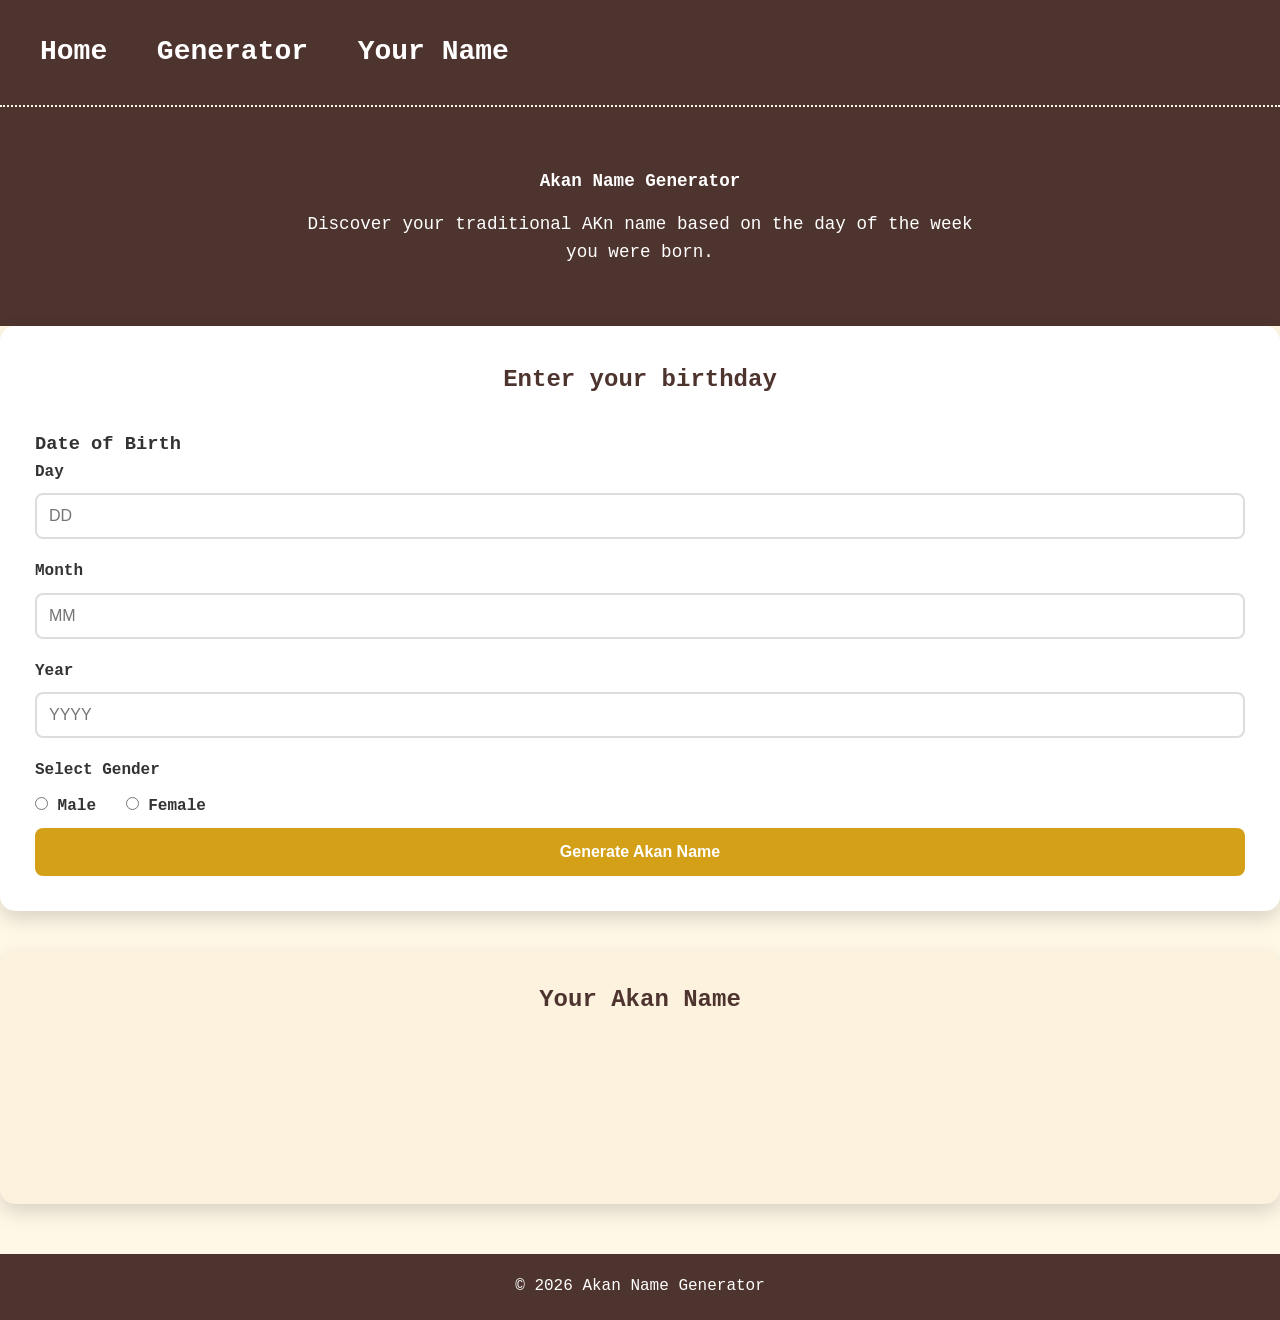
==== index.html @ e9668ef1 "improve the results card" ====
<!DOCTYPE html>
<html lang="en">

<head>
  <meta charset="UTF-8">
  <meta name="viewport" content="width=device-width, initial-scale=1.0">
  <link href="style.css" rel="stylesheet">
  <title>Akan Name Geneerator</title>
</head>

<body>
  <header class="website-header">
    <nav class="main-nav">
      <a href="#hero-section">Home</a>
      <a href="#name-generator">Generator</a>
      <a href="#your-name">Your Name</a>
    </nav>
  </header>

  <section id="hero-section">
    <div class="hero">
      <h1> Akan Name Generator</h1>
      <p>Discover your traditional AKn name based on the day of the week you were born.</p>
    </div>
  </section>

  <section id="name-generator">
    <section class="form-section">
      <h2> Enter your birthday</h2>
      <h3>Date of Birth</h3>
      <form id="akanForm">
        <div class="input-group">
          <label for="day">Day</label>
          <input type="number" id="day" placeholder="DD" min="1" max="31" required>
        </div>

        <div class="input-group">
          <label for="month">Month</label>
          <input type="number" id="month" placeholder="MM" min="1" max="12" required>
        </div>

        <div class="input-group">
          <label for="year">Year</label>
          <input type="number" id="year" placeholder="YYYY" required>
        </div>

        <div class="gender">
          <p> Select Gender</p>
          <label>
            <input type="radio" name="gender" value="male">
            Male
          </label>

          <label>
            <input type="radio" name="gender" value="female">
            Female
          </label>
        </div>

        <button type="submit">Generate Akan Name</button>
      </form>

    </section>
  </section>


  <section id="your-name">
    <h2>Your Akan Name</h2>
    <div id="output" class="result-card" aria-live="polite">Your results will appear here</div>
  </section>

  <footer>
    <p>© 2026 Akan Name Generator</p>
  </footer>

  </section>

  <script src="script.js"></script>
</body>

</html>
---- style.css ----
html {
  scroll-behavior: smooth;
}

*{
  margin: 0;
  padding: 0;
  box-sizing: border-box;
}

body {
  font-family: 'Courier New', Courier, monospace;
  background: #fff8e7;
  line-height: 1.6;
  color: #333333;
}

.website-header {
  display: flex;
  justify-content: space-between;
  align-items: center;
  padding: 30px 20px;
  background: #4e342e;
  border-bottom: 2px dotted #fff8e7;
}

.main-nav a{
  color: white;
  font-size: 28px;
  font-weight: bold;
  padding: 10px 20px;
  text-decoration: none;
}

#hero-section {
  background: #4e342e;
  color: white;
  text-align: center;
  padding: 60px 20px;
}

.hero h1 {
  font-size: 1.1rem;
  margin-bottom: 15px;
}

.hero p {
  font-size: 1.1rem;
  max-width: 700px;
  margin: auto;
}

.form-section {
  background: white;
  padding: 35px;
  border-radius: 15px;
  box-shadow: 0 8px 20px rgba(0,0,0,0.15);
  margin-bottom: 40px;
  animation: fadeInUp 0.8s ease;
}

.form-section h2 {
  text-align: center;
  color: #4e342e;
  margin-bottom: 30px;
}

.input-group {
  margin-bottom: 20px;
}

label{
  display: block;
  margin-bottom: 8px;
  font-weight: bold;
}

input[type="number"] {
  width: 100%;
  padding: 12px;
  border: 2px solid #ddd;
  border-radius: 8px;
  font-size: 1rem;
}

input[type="number"]:focus {
  outline:none;
  border-color:#D4A017;
}

.gender p {
  font-weight: bold;
  margin-bottom: 10px;
}

.gender label {
  display: inline-block;
  margin-right: 20px;
  cursor: pointer;
}

button {
  width: 100%;
  padding: 15px;
  background: #D4A017;
  color: white;
  border: none;
  border-radius: 8px;
  font-size: 1rem;
  font-weight: bold;
  cursor: pointer;
  transition: transform 0.3s ease, background 0.3s ease, box-shadow 0.3s ease;
}

button:hover {
  background: #b8860b;
  transform: translateY(-2px);
  box-shadow: 0 6px 12px rgba(0,0,0,0.15);
}

button:active {
  transform: scale(0.98);
}


#your-name{
  background: #fdf2de;
  color: #4e342e;
  padding: 30px;
  border-radius: 15px;
  text-align: center;
  box-shadow: 0 8px 20px rgba(0,0,0, 0.15);
}

#your-name h2 {
  margin-bottom: 15px;
}

.result-card {
  font-size: 1.2rem;
  font-weight: bold;
  background: linear-gradient(135deg, #fff8e7, #ffe7b3);
  border: 2px solid #d4a017;
  border-radius: 12px;
  padding: 20px;
  min-height: 140px;
  display: flex;
  flex-direction: column;
  justify-content: center;
  gap: 10px;
  opacity: 0;
  transform: translateY(20px);
  transition: all 0.5s ease;
}

.result-card.show {
  opacity: 1;
  transform: translateY(0);
}

.result-heading {
  font-size: 1.1rem;
}

.result-detail {
  font-size: 1rem;
  color: #6b4f2f;
}

.result-name {
  font-size: 1.3rem;
  color: #4e342e;
  animation: popIn 0.7s ease;
}

@keyframes popIn {
  0% {
    transform: scale(0.95);
    opacity: 0;
  }
  100% {
    transform: scale(1);
    opacity: 1;
  }
}

footer {
  margin-top: 50px;
  background: #4e342e;
  color: white;
  text-align: center;
  padding: 20px;
}

@keyframes fadeInUp {
  from {
    opacity: 0;
    transform: translateY(20px);
  }
  to {
    opacity: 1;
    transform: translateY(0);
  }
}

@media (max-width:600px) {
  header h1 {
    font-size: 2rem;
  }

  .form-section{
    padding: 25px;

  }

  button {
    font-size: 0.95rem;
  }
}
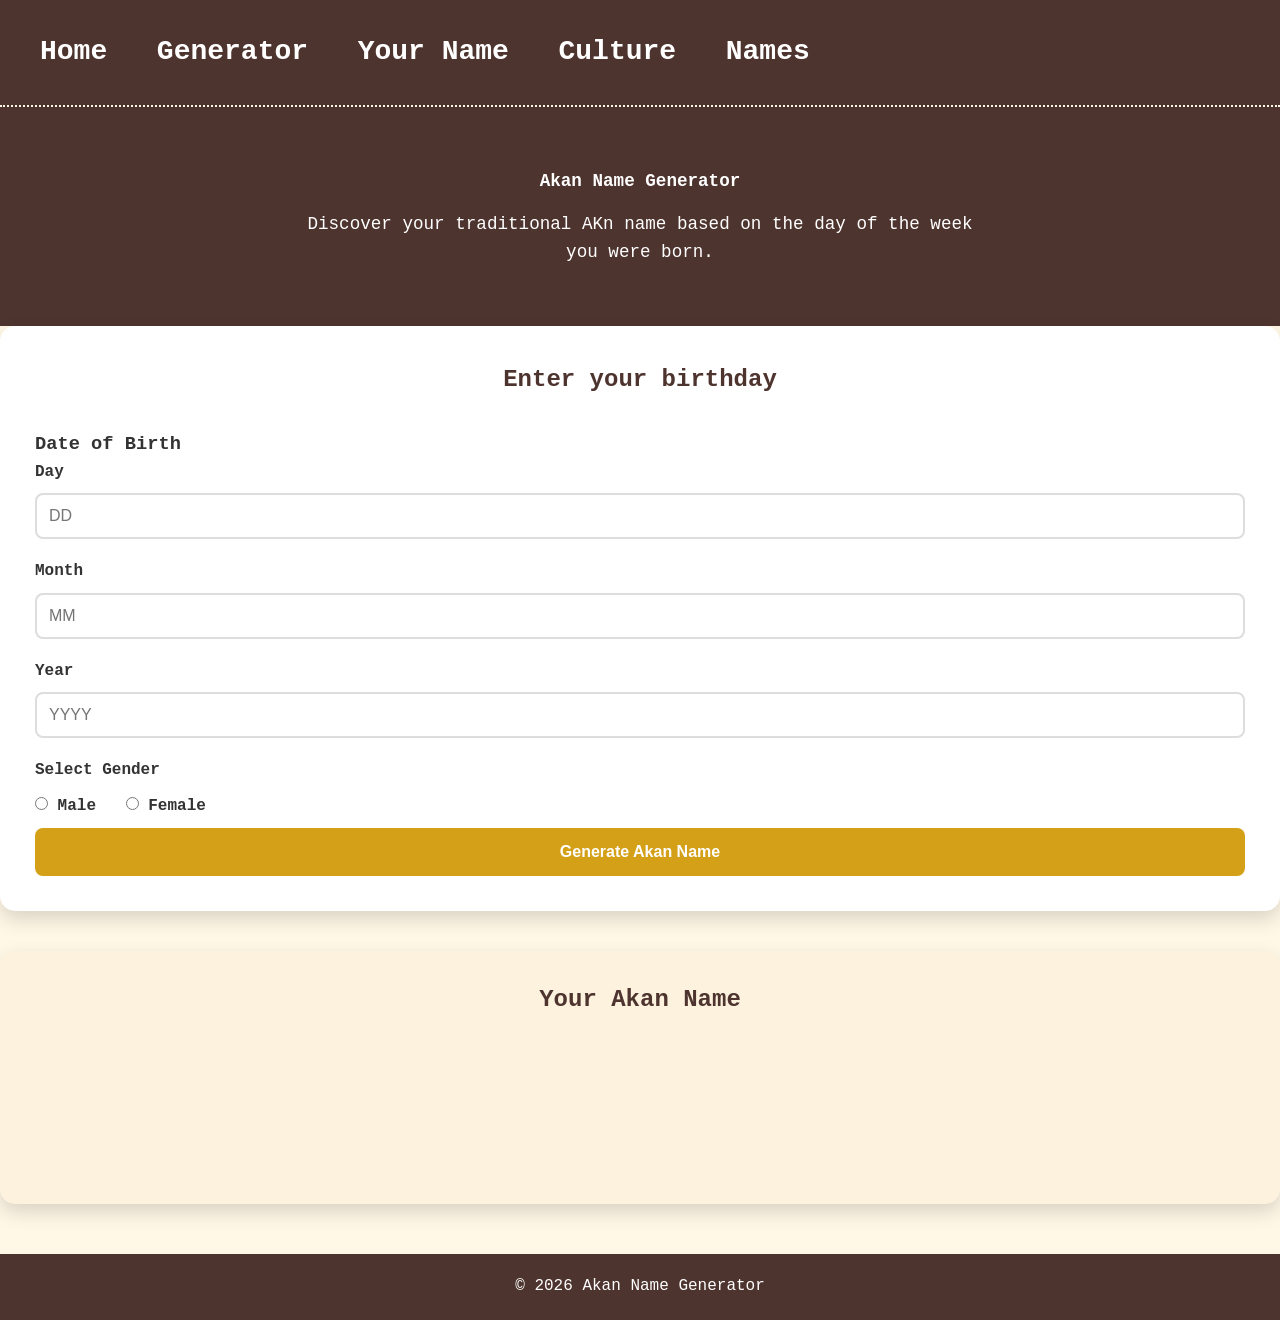
==== commit 00a2e74c: "Added the same naviagtion to the new html pages." ====
--- a/index.html
+++ b/index.html
@@ -14,6 +14,8 @@
       <a href="#hero-section">Home</a>
       <a href="#name-generator">Generator</a>
       <a href="#your-name">Your Name</a>
+      <a href="culture.html"> Culture</a>
+      <a href="names.html">Names</a>
     </nav>
   </header>
 
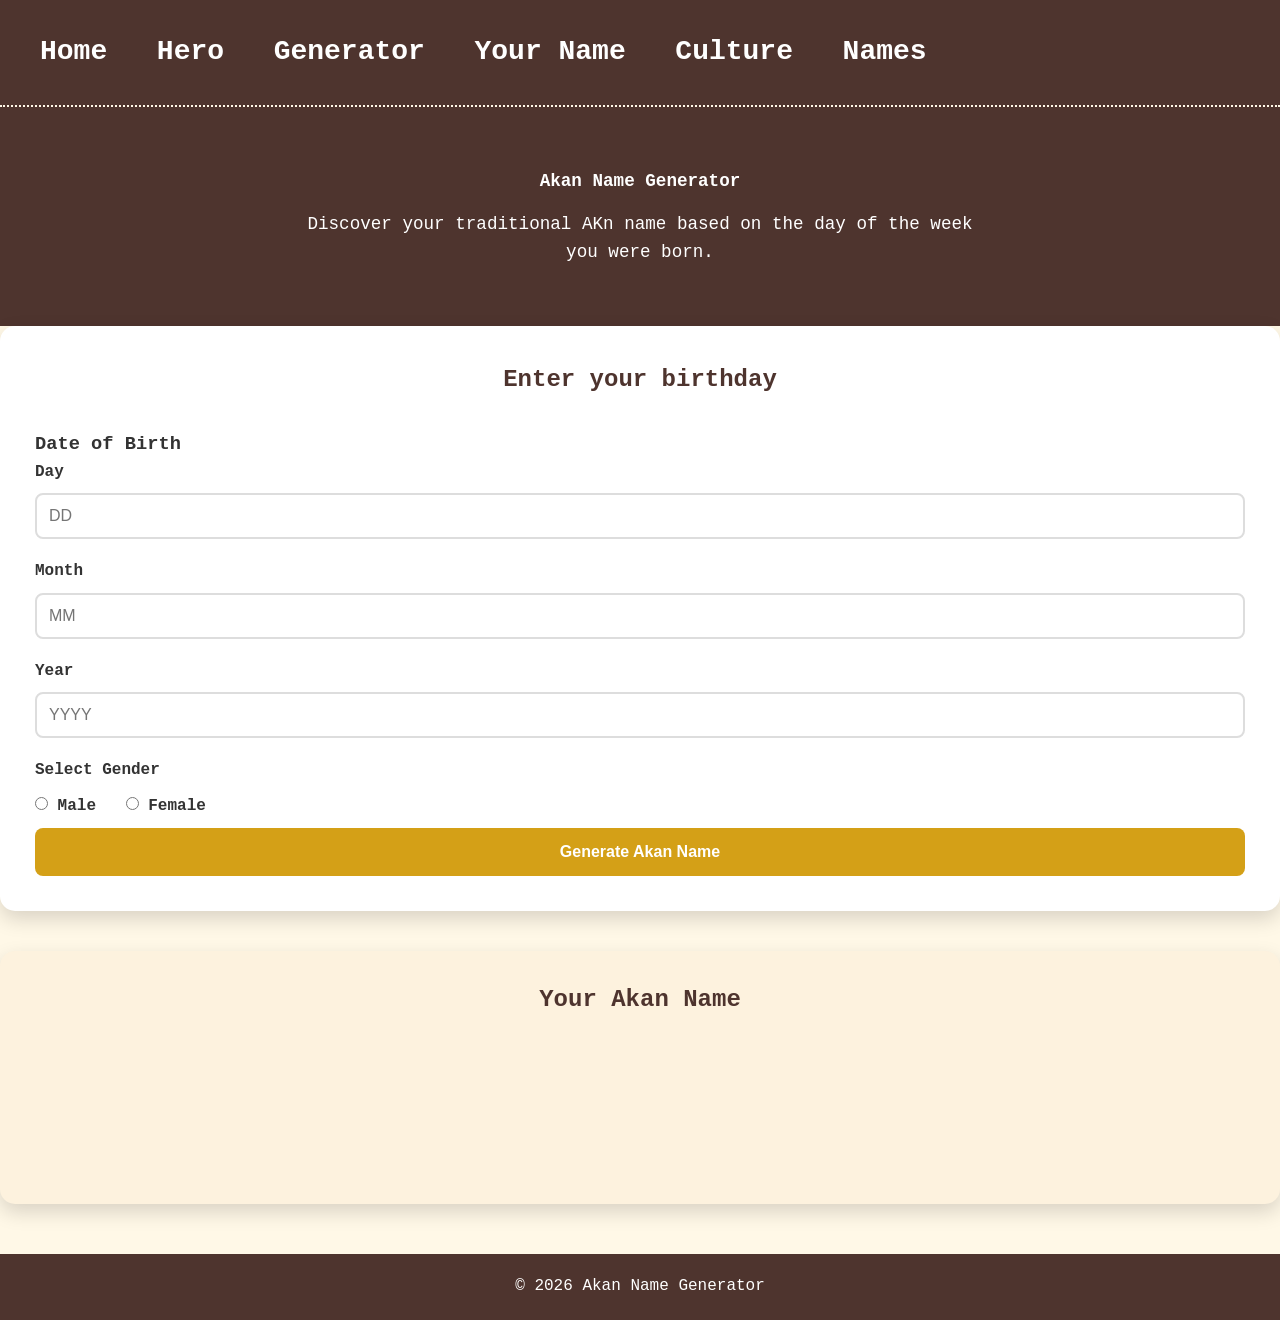
==== commit ba737ec3: "Created a universal navigation bar." ====
--- a/index.html
+++ b/index.html
@@ -11,9 +11,10 @@
 <body>
   <header class="website-header">
     <nav class="main-nav">
-      <a href="#hero-section">Home</a>
-      <a href="#name-generator">Generator</a>
-      <a href="#your-name">Your Name</a>
+      <a href="index.html">Home</a>
+      <a href="index.html#hero-section">Hero</a>
+      <a href="index.html#name-generator">Generator</a>
+      <a href="index.html#your-name">Your Name</a>
       <a href="culture.html"> Culture</a>
       <a href="names.html">Names</a>
     </nav>
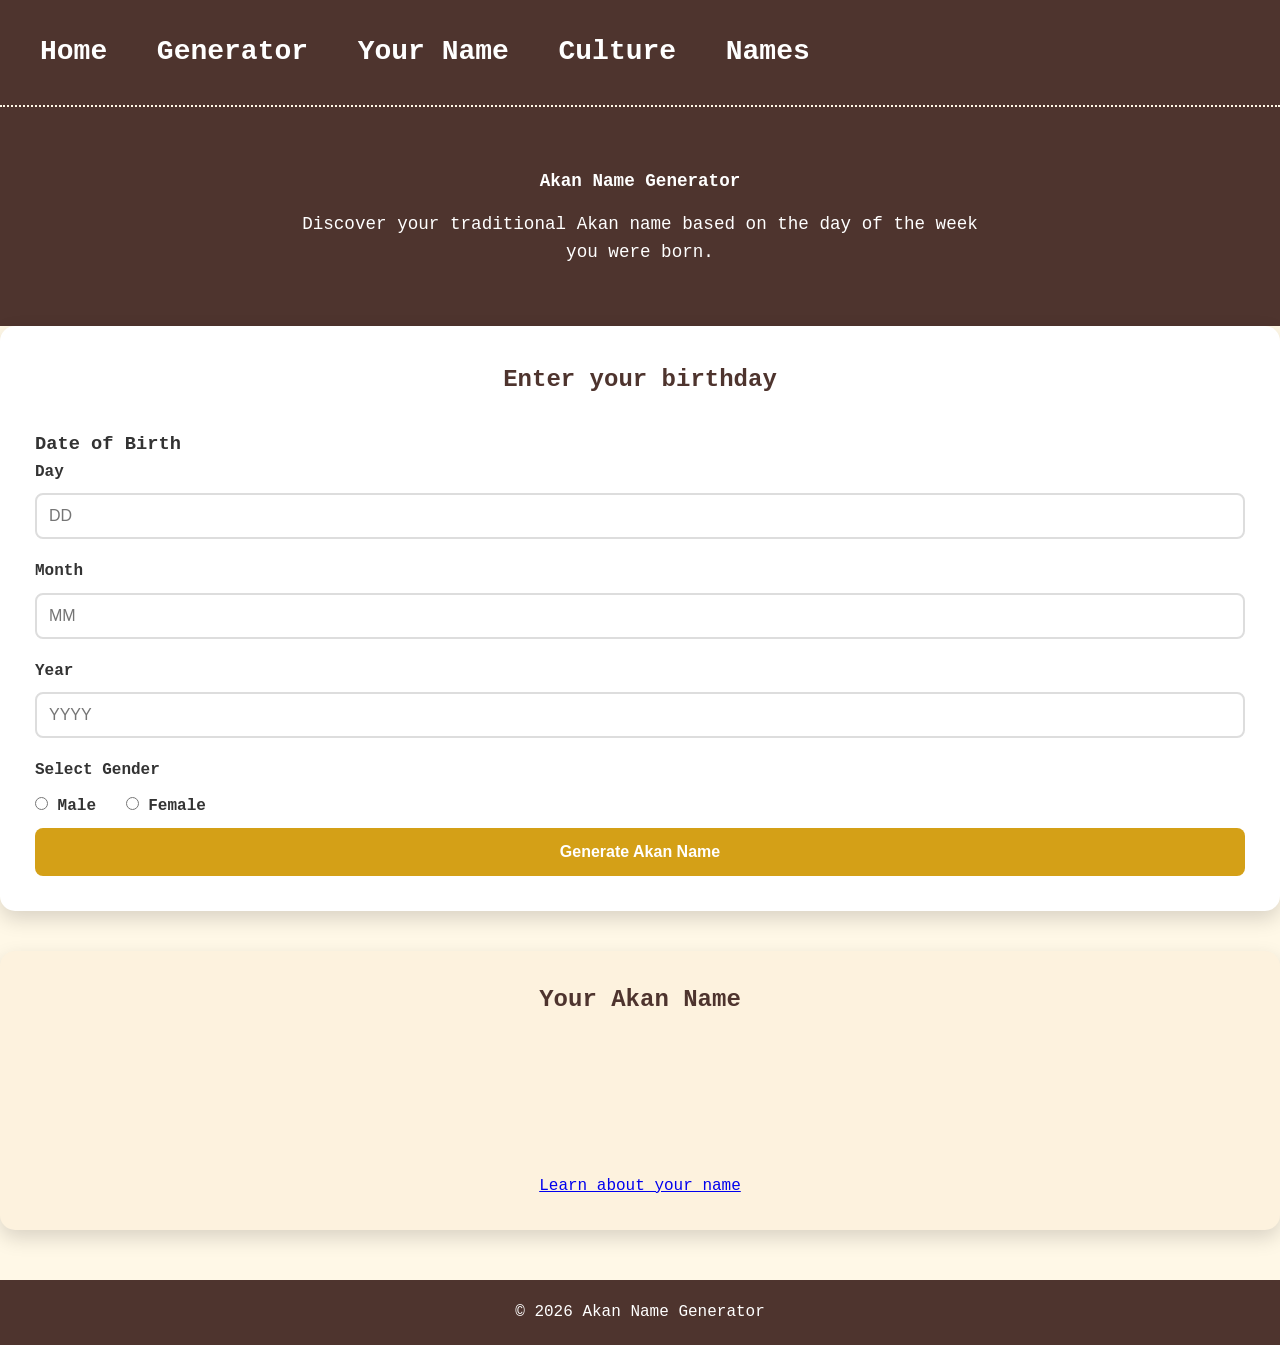
==== commit ac253c67: "added button linking to the culture page" ====
--- a/index.html
+++ b/index.html
@@ -12,7 +12,6 @@
   <header class="website-header">
     <nav class="main-nav">
       <a href="index.html">Home</a>
-      <a href="index.html#hero-section">Hero</a>
       <a href="index.html#name-generator">Generator</a>
       <a href="index.html#your-name">Your Name</a>
       <a href="culture.html"> Culture</a>
@@ -23,7 +22,7 @@
   <section id="hero-section">
     <div class="hero">
       <h1> Akan Name Generator</h1>
-      <p>Discover your traditional AKn name based on the day of the week you were born.</p>
+      <p>Discover your traditional Akan name based on the day of the week you were born.</p>
     </div>
   </section>
 
@@ -70,6 +69,7 @@
   <section id="your-name">
     <h2>Your Akan Name</h2>
     <div id="output" class="result-card" aria-live="polite">Your results will appear here</div>
+    <a href="culture.html" class="culture-btn">Learn about your name</a>
   </section>
 
   <footer>
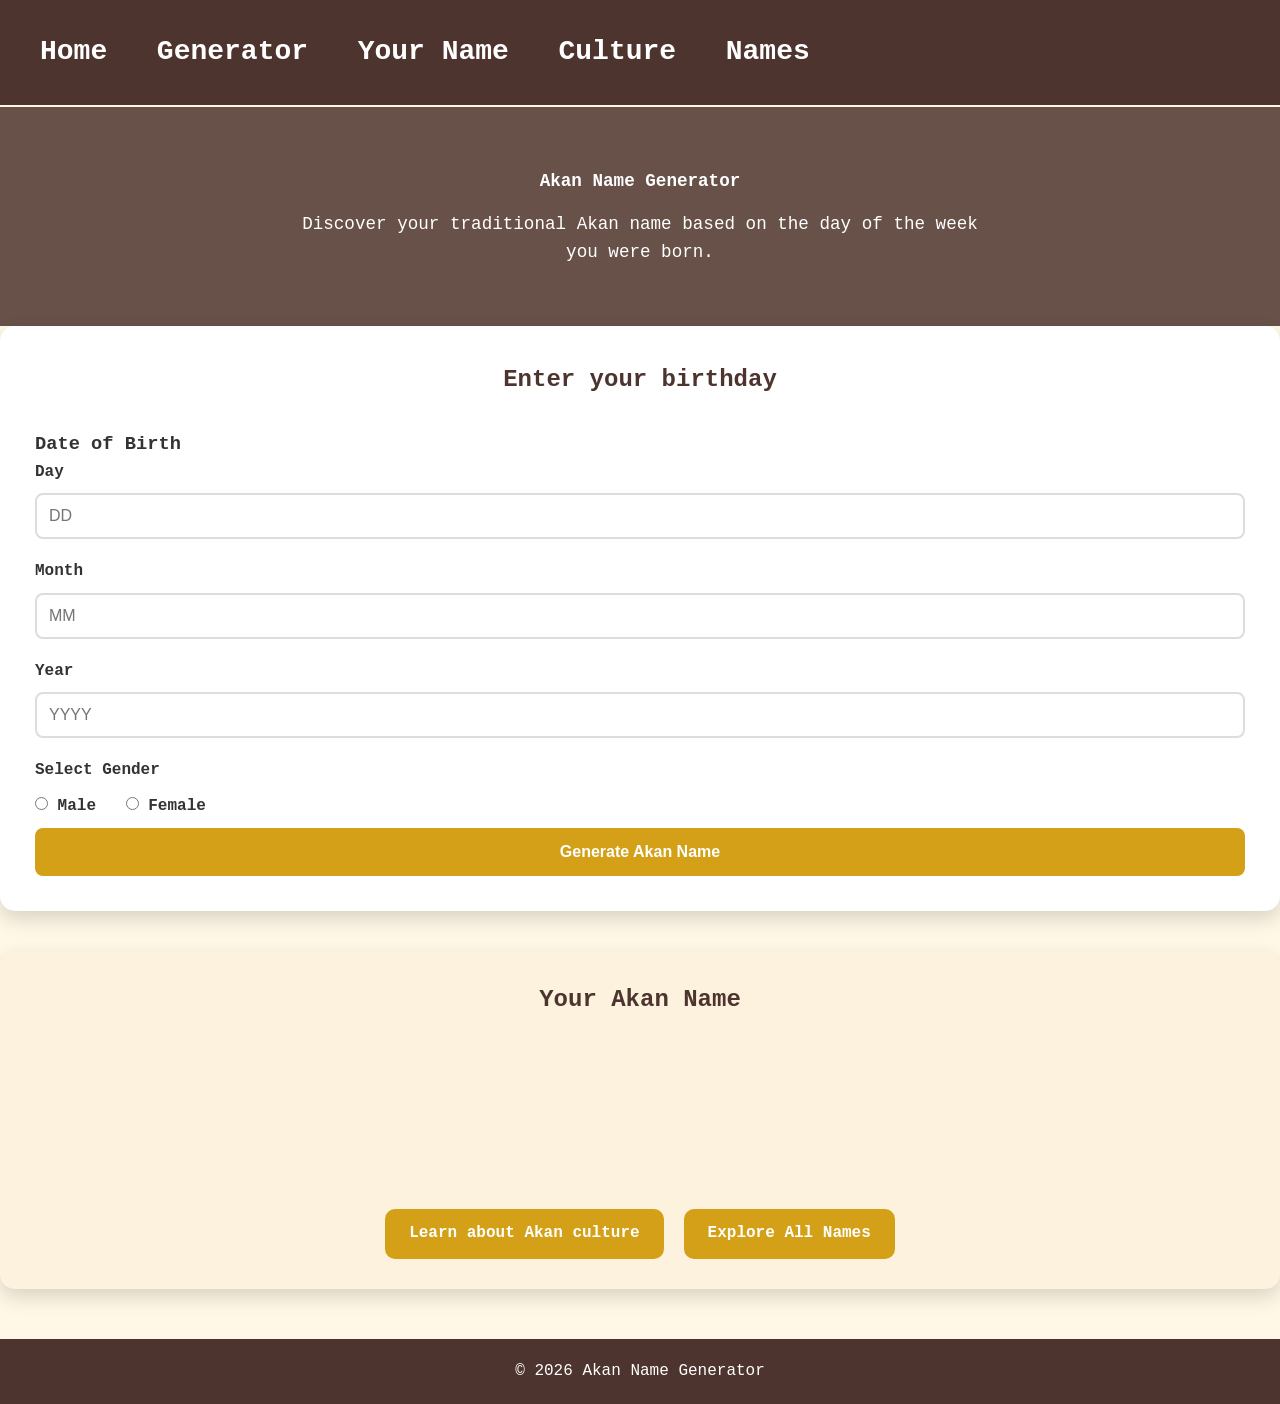
==== commit 625e20b5: "Improved  the buttons" ====
--- a/index.html
+++ b/index.html
@@ -69,7 +69,10 @@
   <section id="your-name">
     <h2>Your Akan Name</h2>
     <div id="output" class="result-card" aria-live="polite">Your results will appear here</div>
-    <a href="culture.html" class="culture-btn">Learn about your name</a>
+    <div class="results-button">
+      <a href="culture.html" class="secondary-btn">Learn about Akan culture</a>
+      <a href="names.html" class="secondary-btn">Explore All Names</a>
+    </div>
   </section>
 
   <footer>
--- a/style.css
+++ b/style.css
@@ -21,7 +21,7 @@
   align-items: center;
   padding: 30px 20px;
   background: #4e342e;
-  border-bottom: 2px dotted #fff8e7;
+  border-bottom: 2px solid #fff8e7;
 }
 
 .main-nav a{
@@ -33,7 +33,7 @@
 }
 
 #hero-section {
-  background: #4e342e;
+  background: rgba(78,52,46,0.85);
   color: white;
   text-align: center;
   padding: 60px 20px;
@@ -173,6 +173,26 @@
   animation: popIn 0.7s ease;
 }
 
+.results-button {
+  margin-top: 35px;
+  display: flex;
+  justify-content: center;
+  gap: 20px;
+  flex-wrap: wrap;
+
+}
+
+.secondary-btn {
+  background: #D4A017;
+  color: white;
+  text-decoration: none;
+  padding: 12px 24px;
+  border-radius: 10px;
+  font-weight: bold;
+  transition: 0.3s;
+}
+
+
 @keyframes popIn {
   0% {
     transform: scale(0.95);
@@ -192,6 +212,56 @@
   padding: 20px;
 }
 
+.culture-hero {
+  background: linear-gradient(rgba(78,52,46,0.85), rgba(78,52,46,0.85));
+  color: white;
+  text-align: center;
+  padding: 80px 20px;
+}
+
+.culture-hero h1{
+  font-size: 3rem;
+  margin-bottom: 15px;
+}
+
+.culture-section {
+  max-width: 900px;
+  margin: 50px auto;
+  padding: 30px;
+  background: white;
+  border-radius: 15px;
+  box-shadow: 0  8px 20px rgba(0,0,0, 0.1);
+}
+
+.culture-section h2{
+  color: #4e342e;
+  margin-bottom: 20px;
+}
+
+.culture-section p {
+  line-height: 1.8;
+  color: #555;
+}
+
+.day-cards {
+  display: grid;
+  grid-template-columns: repeat(auto-fit,minimax(200px,1fr));
+  gap: 20px;
+  margin-top: 30px;
+}
+
+.day-card {
+  background: #fff8e7;
+  padding: 20px;
+  border-radius: 15px;
+  text-align: center;
+  border-top: 5px solid #D4A017;
+}
+
+.day-card h3 {
+  color: #4e342e;
+}
+
 @keyframes fadeInUp {
   from {
     opacity: 0;
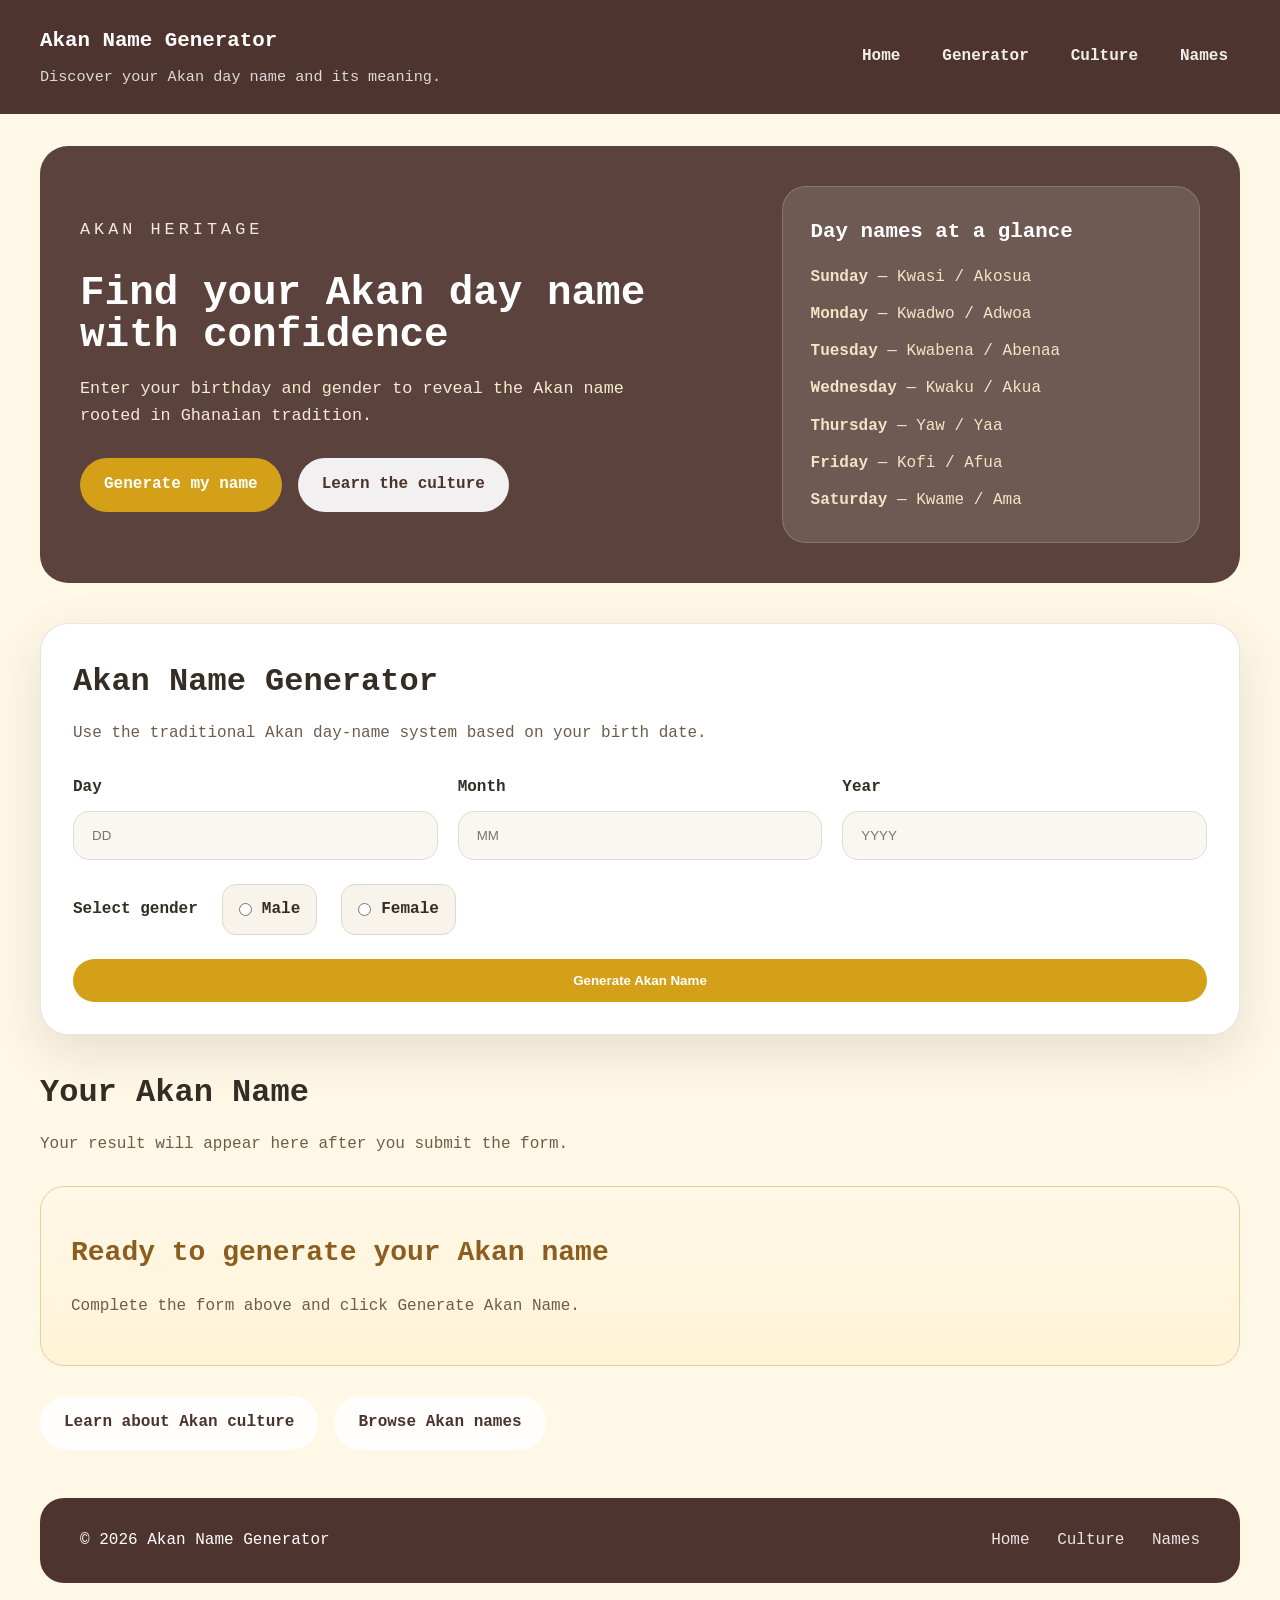
==== commit 4be0afe1: "Changed layout and colour pallete." ====
--- a/index.html
+++ b/index.html
@@ -10,76 +10,106 @@
 
 <body>
   <header class="website-header">
-    <nav class="main-nav">
+    <div class="brand">
+      <a href="index.html" class="brand-title">Akan Name Generator</a>
+      <p class="brand-tagline">Discover your Akan day name and its meaning.</p>
+    </div>
+    <nav class="main-nav" aria-label="Primary navigation">
       <a href="index.html">Home</a>
-      <a href="index.html#name-generator">Generator</a>
-      <a href="index.html#your-name">Your Name</a>
-      <a href="culture.html"> Culture</a>
+      <a href="#name-generator">Generator</a>
+      <a href="culture.html">Culture</a>
       <a href="names.html">Names</a>
     </nav>
   </header>
 
-  <section id="hero-section">
-    <div class="hero">
-      <h1> Akan Name Generator</h1>
-      <p>Discover your traditional Akan name based on the day of the week you were born.</p>
-    </div>
-  </section>
+  <main>
+    <section id="hero-section" class="hero-section">
+      <div class="hero-copy">
+        <p class="eyebrow">Akan heritage</p>
+        <h1>Find your Akan day name with confidence</h1>
+        <p>Enter your birthday and gender to reveal the Akan name rooted in Ghanaian tradition.</p>
+        <div class="hero-actions">
+          <a href="#name-generator" class="primary-btn">Generate my name</a>
+          <a href="culture.html" class="secondary-btn">Learn the culture</a>
+        </div>
+      </div>
+      <div class="hero-cards">
+        <article class="info-card">
+          <h2>Day names at a glance</h2>
+          <ul>
+            <li><strong>Sunday</strong> — Kwasi / Akosua</li>
+            <li><strong>Monday</strong> — Kwadwo / Adwoa</li>
+            <li><strong>Tuesday</strong> — Kwabena / Abenaa</li>
+            <li><strong>Wednesday</strong> — Kwaku / Akua</li>
+            <li><strong>Thursday</strong> — Yaw / Yaa</li>
+            <li><strong>Friday</strong> — Kofi / Afua</li>
+            <li><strong>Saturday</strong> — Kwame / Ama</li>
+          </ul>
+        </article>
+      </div>
+    </section>
 
-  <section id="name-generator">
-    <section class="form-section">
-      <h2> Enter your birthday</h2>
-      <h3>Date of Birth</h3>
-      <form id="akanForm">
-        <div class="input-group">
-          <label for="day">Day</label>
-          <input type="number" id="day" placeholder="DD" min="1" max="31" required>
+    <section id="name-generator" class="section-card form-section">
+      <div class="section-header">
+        <h2>Akan Name Generator</h2>
+        <p class="section-intro">Use the traditional Akan day-name system based on your birth date.</p>
+      </div>
+      <form id="akanForm" novalidate>
+        <div class="form-grid">
+          <div class="input-group">
+            <label for="day">Day</label>
+            <input type="number" id="day" name="day" placeholder="DD" min="1" max="31" required>
+          </div>
+          <div class="input-group">
+            <label for="month">Month</label>
+            <input type="number" id="month" name="month" placeholder="MM" min="1" max="12" required>
+          </div>
+          <div class="input-group">
+            <label for="year">Year</label>
+            <input type="number" id="year" name="year" placeholder="YYYY" min="1900" max="2099" required>
+          </div>
         </div>
-
-        <div class="input-group">
-          <label for="month">Month</label>
-          <input type="number" id="month" placeholder="MM" min="1" max="12" required>
-        </div>
-
-        <div class="input-group">
-          <label for="year">Year</label>
-          <input type="number" id="year" placeholder="YYYY" required>
-        </div>
-
         <div class="gender">
-          <p> Select Gender</p>
-          <label>
+          <p>Select gender</p>
+          <label class="radio-label">
             <input type="radio" name="gender" value="male">
             Male
           </label>
-
-          <label>
+          <label class="radio-label">
             <input type="radio" name="gender" value="female">
             Female
           </label>
         </div>
+        <button type="submit" class="primary-btn generate-btn">Generate Akan Name</button>
+      </form>
+    </section>
 
-        <button type="submit">Generate Akan Name</button>
-      </form>
+    <section id="your-name" class="results-section">
+      <div class="section-header">
+        <h2>Your Akan Name</h2>
+        <p class="section-intro">Your result will appear here after you submit the form.</p>
+      </div>
+      <div id="output" class="result-card" aria-live="polite">
+        <h3>Ready to generate your Akan name</h3>
+        <p>Complete the form above and click Generate Akan Name.</p>
+      </div>
+      <div class="results-button">
+        <a href="culture.html" class="secondary-btn">Learn about Akan culture</a>
+        <a href="names.html" class="secondary-btn">Browse Akan names</a>
+      </div>
+    </section>
+  </main>
 
-    </section>
-  </section>
-
-
-  <section id="your-name">
-    <h2>Your Akan Name</h2>
-    <div id="output" class="result-card" aria-live="polite">Your results will appear here</div>
-    <div class="results-button">
-      <a href="culture.html" class="secondary-btn">Learn about Akan culture</a>
-      <a href="names.html" class="secondary-btn">Explore All Names</a>
+  <footer class="site-footer">
+    <div class="footer-grid">
+      <p>© 2026 Akan Name Generator</p>
+      <nav aria-label="Footer navigation">
+        <a href="index.html">Home</a>
+        <a href="culture.html">Culture</a>
+        <a href="names.html">Names</a>
+      </nav>
     </div>
-  </section>
-
-  <footer>
-    <p>© 2026 Akan Name Generator</p>
   </footer>
-
-  </section>
 
   <script src="script.js"></script>
 </body>
--- a/style.css
+++ b/style.css
@@ -2,7 +2,19 @@
   scroll-behavior: smooth;
 }
 
-*{
+:root {
+  --bg: #f7f2eb;
+  --surface: #ffffff;
+  --surface-strong: #fff8e7;
+  --text: #332d24;
+  --muted: #6c5d4b;
+  --accent: #b67b30;
+  --accent-dark: #8c5d1f;
+  --border: rgba(143, 108, 75, 0.18);
+  --shadow: 0 18px 50px rgba(51, 45, 36, 0.12);
+}
+
+* {
   margin: 0;
   padding: 0;
   box-sizing: border-box;
@@ -19,272 +31,425 @@
   display: flex;
   justify-content: space-between;
   align-items: center;
-  padding: 30px 20px;
+  gap: 40px;
+  padding: 24px 40px;
   background: #4e342e;
-  border-bottom: 2px solid #fff8e7;
-}
-
-.main-nav a{
-  color: white;
-  font-size: 28px;
-  font-weight: bold;
-  padding: 10px 20px;
+  color: #ffffff;
+  flex-wrap: wrap;
+}
+
+.brand {
+  display: flex;
+  flex-direction: column;
+  gap: 8px;
+}
+
+.brand-title {
+  color: #ffffff;
+  font-size: 1.3rem;
+  font-weight: 700;
   text-decoration: none;
 }
 
-#hero-section {
-  background: rgba(78,52,46,0.85);
-  color: white;
-  text-align: center;
-  padding: 60px 20px;
-}
-
-.hero h1 {
-  font-size: 1.1rem;
-  margin-bottom: 15px;
-}
-
-.hero p {
-  font-size: 1.1rem;
-  max-width: 700px;
-  margin: auto;
+.brand-tagline {
+  color: rgba(255, 255, 255, 0.82);
+  font-size: 0.95rem;
+}
+
+.main-nav {
+  display: flex;
+  gap: 18px;
+  flex-wrap: wrap;
+}
+
+.main-nav a {
+  color: rgba(255, 255, 255, 0.92);
+  text-decoration: none;
+  font-weight: 600;
+  padding: 10px 12px;
+  border-radius: 999px;
+  transition: background 0.25s ease, color 0.25s ease;
+}
+
+.main-nav a:hover,
+.main-nav a.active {
+  background: rgba(255, 255, 255, 0.14);
+  color: #fff;
+}
+
+main {
+  padding: 32px 40px 48px;
+}
+
+.hero-section {
+  display: grid;
+  grid-template-columns: 1.6fr 1fr;
+  gap: 32px;
+  align-items: center;
+  margin-bottom: 40px;
+  padding: 40px;
+  border-radius: 28px;
+  background: rgba(78, 52, 46, 0.92);
+  color: #fff;
+}
+
+.hero-copy {
+  max-width: 680px;
+}
+
+.eyebrow {
+  margin-bottom: 16px;
+  display: inline-block;
+  color: #f7dfbf;
+  text-transform: uppercase;
+  letter-spacing: 0.24em;
+  font-size: 0.82rem;
+}
+
+.hero-section h1 {
+  font-size: clamp(2.5rem, 3.2vw, 4rem);
+  line-height: 1.03;
+  margin-bottom: 20px;
+}
+
+.hero-section p {
+  max-width: 610px;
+  margin-bottom: 28px;
+  color: #f5ead4;
+  font-size: 1.05rem;
+}
+
+.hero-actions {
+  display: flex;
+  gap: 16px;
+  flex-wrap: wrap;
+}
+
+.primary-btn,
+.secondary-btn {
+  display: inline-flex;
+  align-items: center;
+  justify-content: center;
+  padding: 14px 24px;
+  border-radius: 999px;
+  text-decoration: none;
+  font-weight: 700;
+  transition: transform 0.2s ease, background 0.2s ease, box-shadow 0.2s ease;
+}
+
+.primary-btn {
+  color: #fff;
+  background: #d4a017;
+}
+
+.primary-btn:hover {
+  background: #bf8d14;
+  transform: translateY(-1px);
+}
+
+.secondary-btn {
+  color: #4c332a;
+  background: rgba(255, 255, 255, 0.92);
+}
+
+.secondary-btn:hover {
+  background: #fff;
+  box-shadow: var(--shadow);
+}
+
+.hero-cards {
+  display: grid;
+  gap: 20px;
+}
+
+.info-card {
+  background: rgba(255, 255, 255, 0.12);
+  border: 1px solid rgba(255, 255, 255, 0.18);
+  border-radius: 24px;
+  padding: 28px;
+}
+
+.info-card h2 {
+  font-size: 1.3rem;
+  margin-bottom: 16px;
+}
+
+.info-card ul {
+  list-style: none;
+  display: grid;
+  gap: 10px;
+}
+
+.info-card li {
+  color: #f6e3c6;
+  line-height: 1.7;
+}
+
+.section-card {
+  background: var(--surface);
+  border: 1px solid var(--border);
+  border-radius: 28px;
+  box-shadow: var(--shadow);
+  padding: 36px;
+  margin-bottom: 32px;
+}
+
+.section-header {
+  margin-bottom: 28px;
+}
+
+.section-header h2 {
+  font-size: 2rem;
+  margin-bottom: 14px;
+  color: var(--text);
+}
+
+.section-intro {
+  color: var(--muted);
+  max-width: 720px;
 }
 
 .form-section {
-  background: white;
-  padding: 35px;
-  border-radius: 15px;
-  box-shadow: 0 8px 20px rgba(0,0,0,0.15);
-  margin-bottom: 40px;
-  animation: fadeInUp 0.8s ease;
-}
-
-.form-section h2 {
-  text-align: center;
-  color: #4e342e;
-  margin-bottom: 30px;
+  padding: 32px;
+}
+
+.form-grid {
+  display: grid;
+  grid-template-columns: repeat(3, minmax(0, 1fr));
+  gap: 20px;
+  margin-bottom: 24px;
 }
 
 .input-group {
-  margin-bottom: 20px;
-}
-
-label{
-  display: block;
-  margin-bottom: 8px;
-  font-weight: bold;
+  display: flex;
+  flex-direction: column;
+  gap: 10px;
+}
+
+label {
+  font-weight: 700;
+  color: var(--text);
 }
 
 input[type="number"] {
   width: 100%;
-  padding: 12px;
-  border: 2px solid #ddd;
-  border-radius: 8px;
-  font-size: 1rem;
+  padding: 16px 18px;
+  border-radius: 16px;
+  border: 1px solid #ddd;
+  background: #faf7f1;
+  color: var(--text);
+  transition: border-color 0.2s ease, box-shadow 0.2s ease;
 }
 
 input[type="number"]:focus {
-  outline:none;
-  border-color:#D4A017;
+  outline: none;
+  border-color: var(--accent);
+  box-shadow: 0 0 0 4px rgba(212, 160, 23, 0.15);
+}
+
+.gender {
+  display: flex;
+  flex-wrap: wrap;
+  gap: 24px;
+  align-items: center;
+  margin-bottom: 24px;
 }
 
 .gender p {
-  font-weight: bold;
-  margin-bottom: 10px;
-}
-
-.gender label {
-  display: inline-block;
-  margin-right: 20px;
+  font-weight: 700;
+  color: var(--text);
+}
+
+.radio-label {
+  display: inline-flex;
+  gap: 10px;
+  align-items: center;
+  padding: 12px 16px;
+  border-radius: 14px;
+  background: #f8f3eb;
+  border: 1px solid #e5d7c7;
   cursor: pointer;
 }
 
+input[type="radio"] {
+  accent-color: var(--accent);
+}
+
+.generate-btn {
+  width: 100%;
+}
+
 button {
-  width: 100%;
-  padding: 15px;
-  background: #D4A017;
-  color: white;
   border: none;
-  border-radius: 8px;
-  font-size: 1rem;
-  font-weight: bold;
   cursor: pointer;
-  transition: transform 0.3s ease, background 0.3s ease, box-shadow 0.3s ease;
-}
-
-button:hover {
-  background: #b8860b;
-  transform: translateY(-2px);
-  box-shadow: 0 6px 12px rgba(0,0,0,0.15);
-}
-
-button:active {
-  transform: scale(0.98);
-}
-
-
-#your-name{
-  background: #fdf2de;
-  color: #4e342e;
+}
+
+.result-card {
+  background: linear-gradient(180deg, #fff8e7 0%, #fff4d7 100%);
+  border: 1px solid #e7cf9c;
+  border-radius: 24px;
   padding: 30px;
-  border-radius: 15px;
-  text-align: center;
-  box-shadow: 0 8px 20px rgba(0,0,0, 0.15);
-}
-
-#your-name h2 {
-  margin-bottom: 15px;
-}
-
-.result-card {
-  font-size: 1.2rem;
-  font-weight: bold;
-  background: linear-gradient(135deg, #fff8e7, #ffe7b3);
-  border: 2px solid #d4a017;
-  border-radius: 12px;
-  padding: 20px;
-  min-height: 140px;
+  min-height: 180px;
   display: flex;
   flex-direction: column;
   justify-content: center;
-  gap: 10px;
-  opacity: 0;
-  transform: translateY(20px);
-  transition: all 0.5s ease;
+  gap: 16px;
+  opacity: 1;
+  transform: none;
+  transition: transform 0.5s ease, opacity 0.5s ease;
 }
 
 .result-card.show {
+  transform: translateY(0);
   opacity: 1;
-  transform: translateY(0);
-}
-
-.result-heading {
-  font-size: 1.1rem;
-}
-
-.result-detail {
-  font-size: 1rem;
-  color: #6b4f2f;
-}
-
-.result-name {
-  font-size: 1.3rem;
-  color: #4e342e;
-  animation: popIn 0.7s ease;
+}
+
+.result-card h3 {
+  font-size: 1.75rem;
+  color: var(--accent-dark);
+}
+
+.result-card p {
+  color: var(--muted);
+  line-height: 1.8;
 }
 
 .results-button {
-  margin-top: 35px;
-  display: flex;
-  justify-content: center;
+  margin-top: 30px;
+  display: flex;
+  gap: 16px;
+  flex-wrap: wrap;
+}
+
+.site-footer {
+  background: #4e342e;
+  color: #fff;
+  padding: 30px 40px;
+  border-radius: 24px;
+  margin: 0 40px 40px;
+}
+
+.footer-grid {
+  display: flex;
+  justify-content: space-between;
+  align-items: center;
+  flex-wrap: wrap;
+  gap: 14px;
+}
+
+.site-footer a {
+  color: rgba(255, 255, 255, 0.88);
+  text-decoration: none;
+  margin-left: 18px;
+}
+
+.names-grid,
+.day-cards {
+  display: grid;
+  grid-template-columns: repeat(auto-fit, minmax(240px, 1fr));
   gap: 20px;
-  flex-wrap: wrap;
-
-}
-
-.secondary-btn {
-  background: #D4A017;
-  color: white;
-  text-decoration: none;
-  padding: 12px 24px;
-  border-radius: 10px;
-  font-weight: bold;
-  transition: 0.3s;
-}
-
-
-@keyframes popIn {
-  0% {
-    transform: scale(0.95);
-    opacity: 0;
-  }
-  100% {
-    transform: scale(1);
-    opacity: 1;
-  }
-}
-
-footer {
-  margin-top: 50px;
-  background: #4e342e;
-  color: white;
-  text-align: center;
-  padding: 20px;
-}
-
-.culture-hero {
-  background: linear-gradient(rgba(78,52,46,0.85), rgba(78,52,46,0.85));
-  color: white;
-  text-align: center;
-  padding: 80px 20px;
-}
-
-.culture-hero h1{
-  font-size: 3rem;
-  margin-bottom: 15px;
-}
-
-.culture-section {
-  max-width: 900px;
-  margin: 50px auto;
-  padding: 30px;
-  background: white;
-  border-radius: 15px;
-  box-shadow: 0  8px 20px rgba(0,0,0, 0.1);
-}
-
-.culture-section h2{
-  color: #4e342e;
-  margin-bottom: 20px;
-}
-
-.culture-section p {
-  line-height: 1.8;
-  color: #555;
-}
-
-.day-cards {
-  display: grid;
-  grid-template-columns: repeat(auto-fit,minimax(200px,1fr));
-  gap: 20px;
-  margin-top: 30px;
-}
-
+}
+
+.name-card,
 .day-card {
-  background: #fff8e7;
-  padding: 20px;
-  border-radius: 15px;
-  text-align: center;
-  border-top: 5px solid #D4A017;
-}
-
+  background: var(--surface-strong);
+  border: 1px solid rgba(212, 160, 23, 0.18);
+  border-radius: 22px;
+  padding: 22px;
+}
+
+.name-card h3,
 .day-card h3 {
-  color: #4e342e;
-}
-
-@keyframes fadeInUp {
-  from {
-    opacity: 0;
-    transform: translateY(20px);
-  }
-  to {
-    opacity: 1;
-    transform: translateY(0);
-  }
-}
-
-@media (max-width:600px) {
-  header h1 {
-    font-size: 2rem;
-  }
-
-  .form-section{
-    padding: 25px;
-
-  }
-
-  button {
-    font-size: 0.95rem;
-  }
-}
-
+  margin-bottom: 14px;
+  color: var(--accent-dark);
+}
+
+.name-card p,
+.day-card p {
+  color: var(--muted);
+  line-height: 1.75;
+}
+
+.meaning-list {
+  list-style: none;
+  padding-left: 0;
+  display: grid;
+  gap: 14px;
+}
+
+.meaning-list li {
+  padding: 18px 20px;
+  border-radius: 18px;
+  background: #f8f3eb;
+  border: 1px solid rgba(212, 160, 23, 0.14);
+  color: var(--text);
+}
+
+.culture-hero,
+.names-hero {
+  padding: 60px 40px;
+  border-radius: 28px;
+  background: linear-gradient(180deg, rgba(78, 52, 46, 0.92) 0%, rgba(78, 52, 46, 0.72) 100%);
+  color: #fff;
+  margin-bottom: 32px;
+}
+
+.culture-hero h1,
+.names-hero h1 {
+  font-size: clamp(2.4rem, 4vw, 3.6rem);
+  line-height: 1.05;
+  margin-bottom: 18px;
+}
+
+.culture-hero p,
+.names-hero p {
+  font-size: 1.05rem;
+  max-width: 680px;
+  margin-bottom: 24px;
+}
+
+@media (max-width: 900px) {
+  .hero-section,
+  .culture-hero,
+  .names-hero,
+  .site-footer,
+  main {
+    padding-left: 24px;
+    padding-right: 24px;
+  }
+
+  .hero-section {
+    grid-template-columns: 1fr;
+  }
+
+  .form-grid {
+    grid-template-columns: 1fr;
+  }
+}
+
+@media (max-width: 680px) {
+  .website-header {
+    padding: 20px 20px;
+  }
+
+  .main-nav {
+    width: 100%;
+    justify-content: space-between;
+  }
+
+  .hero-section,
+  .culture-hero,
+  .names-hero {
+    padding: 36px 20px;
+  }
+
+  .section-card {
+    padding: 28px;
+  }
+
+  .footer-grid {
+    flex-direction: column;
+    align-items: flex-start;
+  }
+}
+
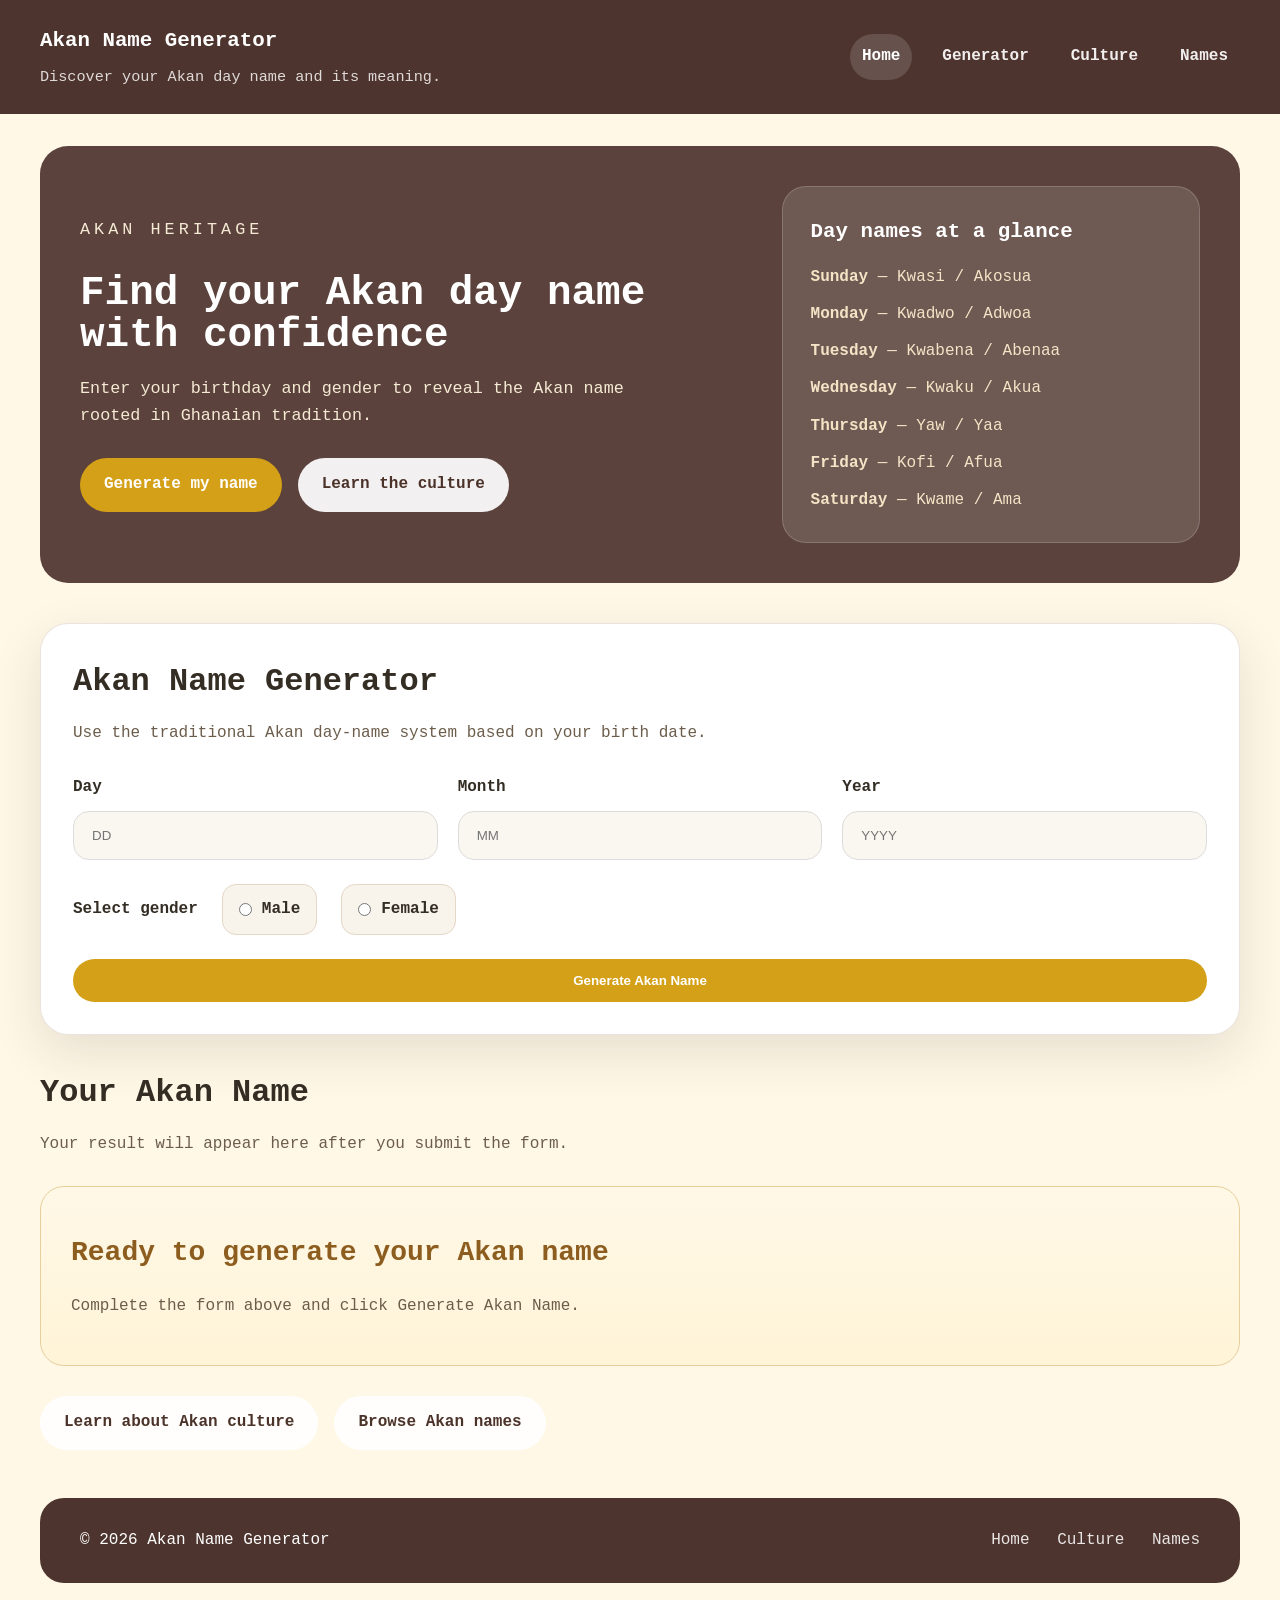
==== commit d7118738: "Fixed repeating issue" ====
--- a/index.html
+++ b/index.html
@@ -15,7 +15,7 @@
       <p class="brand-tagline">Discover your Akan day name and its meaning.</p>
     </div>
     <nav class="main-nav" aria-label="Primary navigation">
-      <a href="index.html">Home</a>
+      <a href="index.html" class="active">Home</a>
       <a href="#name-generator">Generator</a>
       <a href="culture.html">Culture</a>
       <a href="names.html">Names</a>
--- a/style.css
+++ b/style.css
@@ -391,6 +391,7 @@
   border-radius: 28px;
   background: linear-gradient(180deg, rgba(78, 52, 46, 0.92) 0%, rgba(78, 52, 46, 0.72) 100%);
   color: #fff;
+  margin-top: 15px;
   margin-bottom: 32px;
 }
 
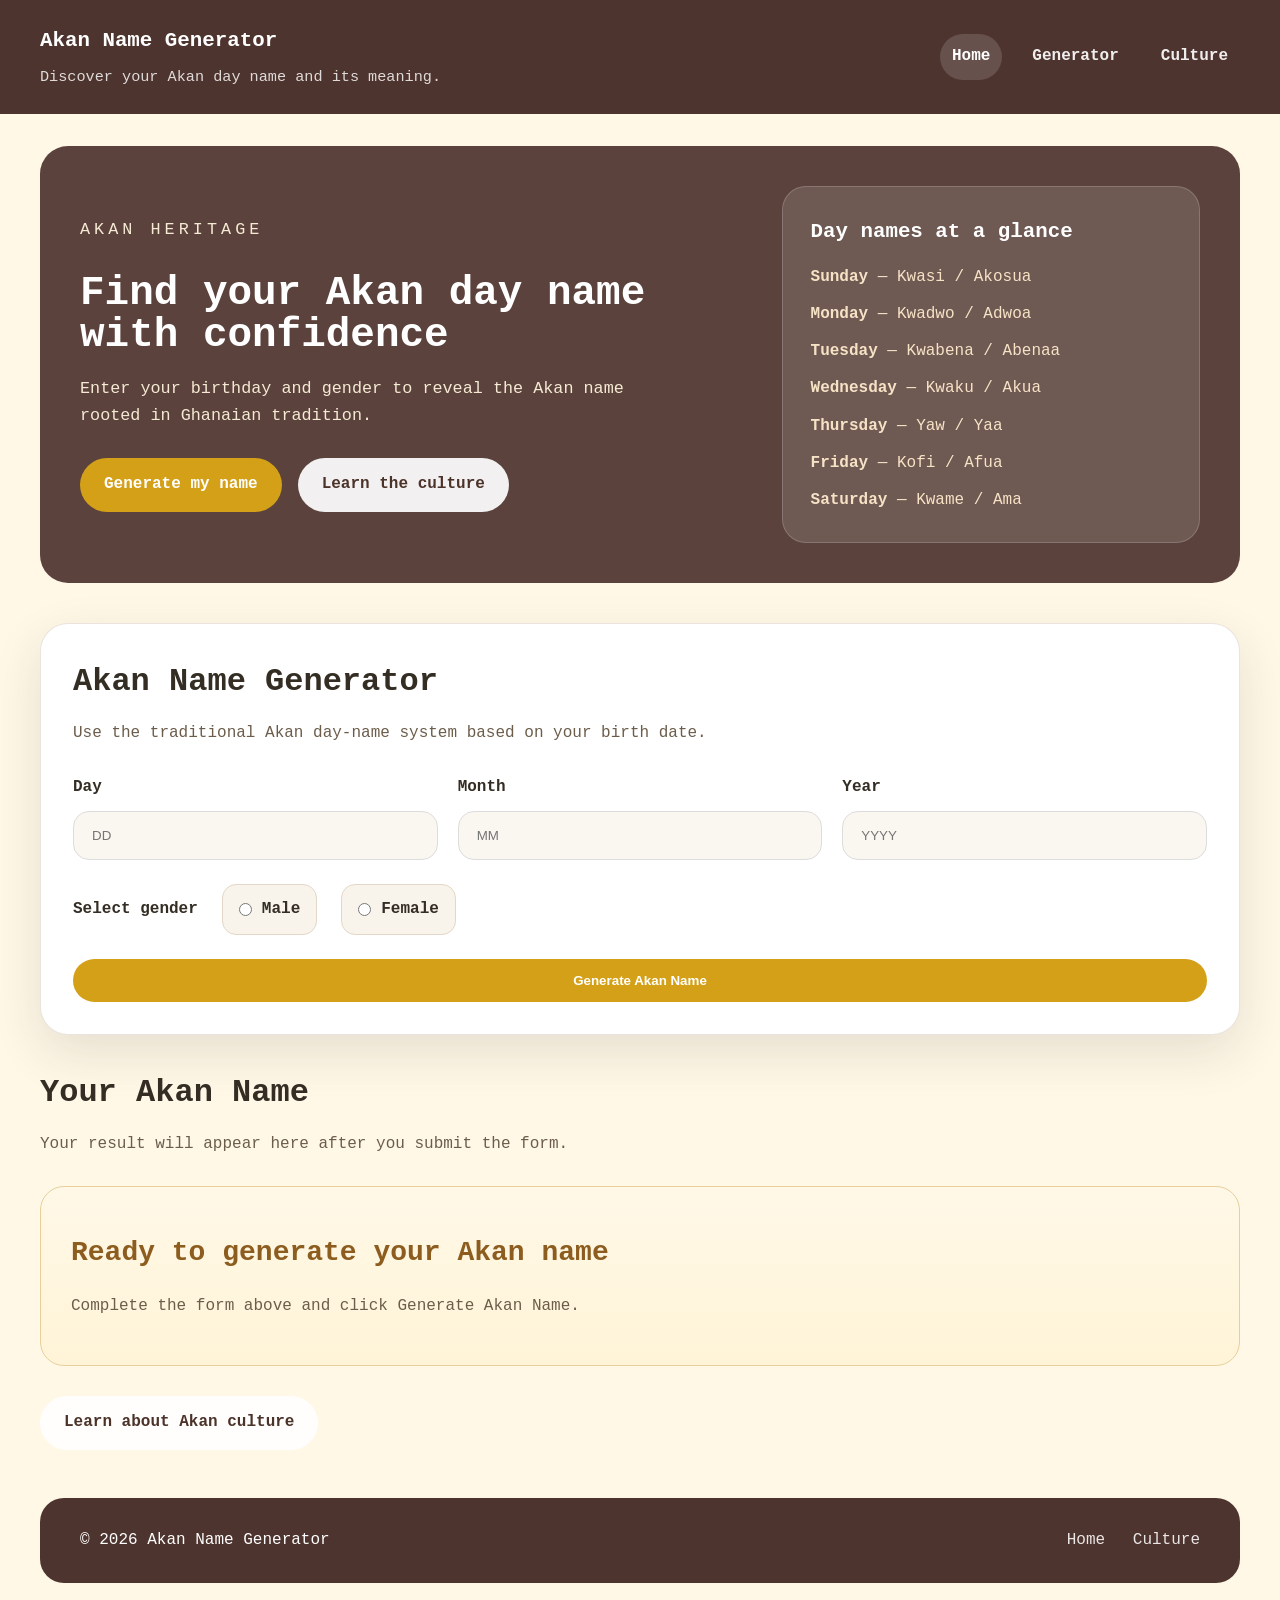
==== commit 5ed75398: "Removed name.html" ====
--- a/index.html
+++ b/index.html
@@ -18,7 +18,6 @@
       <a href="index.html" class="active">Home</a>
       <a href="#name-generator">Generator</a>
       <a href="culture.html">Culture</a>
-      <a href="names.html">Names</a>
     </nav>
   </header>
 
@@ -95,7 +94,7 @@
       </div>
       <div class="results-button">
         <a href="culture.html" class="secondary-btn">Learn about Akan culture</a>
-        <a href="names.html" class="secondary-btn">Browse Akan names</a>
+
       </div>
     </section>
   </main>
@@ -106,7 +105,6 @@
       <nav aria-label="Footer navigation">
         <a href="index.html">Home</a>
         <a href="culture.html">Culture</a>
-        <a href="names.html">Names</a>
       </nav>
     </div>
   </footer>
--- a/style.css
+++ b/style.css
@@ -343,14 +343,12 @@
   margin-left: 18px;
 }
 
-.names-grid,
 .day-cards {
   display: grid;
   grid-template-columns: repeat(auto-fit, minmax(240px, 1fr));
   gap: 20px;
 }
 
-.name-card,
 .day-card {
   background: var(--surface-strong);
   border: 1px solid rgba(212, 160, 23, 0.18);
@@ -358,13 +356,11 @@
   padding: 22px;
 }
 
-.name-card h3,
 .day-card h3 {
   margin-bottom: 14px;
   color: var(--accent-dark);
 }
 
-.name-card p,
 .day-card p {
   color: var(--muted);
   line-height: 1.75;
@@ -385,8 +381,7 @@
   color: var(--text);
 }
 
-.culture-hero,
-.names-hero {
+.culture-hero {
   padding: 60px 40px;
   border-radius: 28px;
   background: linear-gradient(180deg, rgba(78, 52, 46, 0.92) 0%, rgba(78, 52, 46, 0.72) 100%);
@@ -395,15 +390,13 @@
   margin-bottom: 32px;
 }
 
-.culture-hero h1,
-.names-hero h1 {
+.culture-hero h1 {
   font-size: clamp(2.4rem, 4vw, 3.6rem);
   line-height: 1.05;
   margin-bottom: 18px;
 }
 
-.culture-hero p,
-.names-hero p {
+.culture-hero p {
   font-size: 1.05rem;
   max-width: 680px;
   margin-bottom: 24px;
@@ -412,7 +405,6 @@
 @media (max-width: 900px) {
   .hero-section,
   .culture-hero,
-  .names-hero,
   .site-footer,
   main {
     padding-left: 24px;
